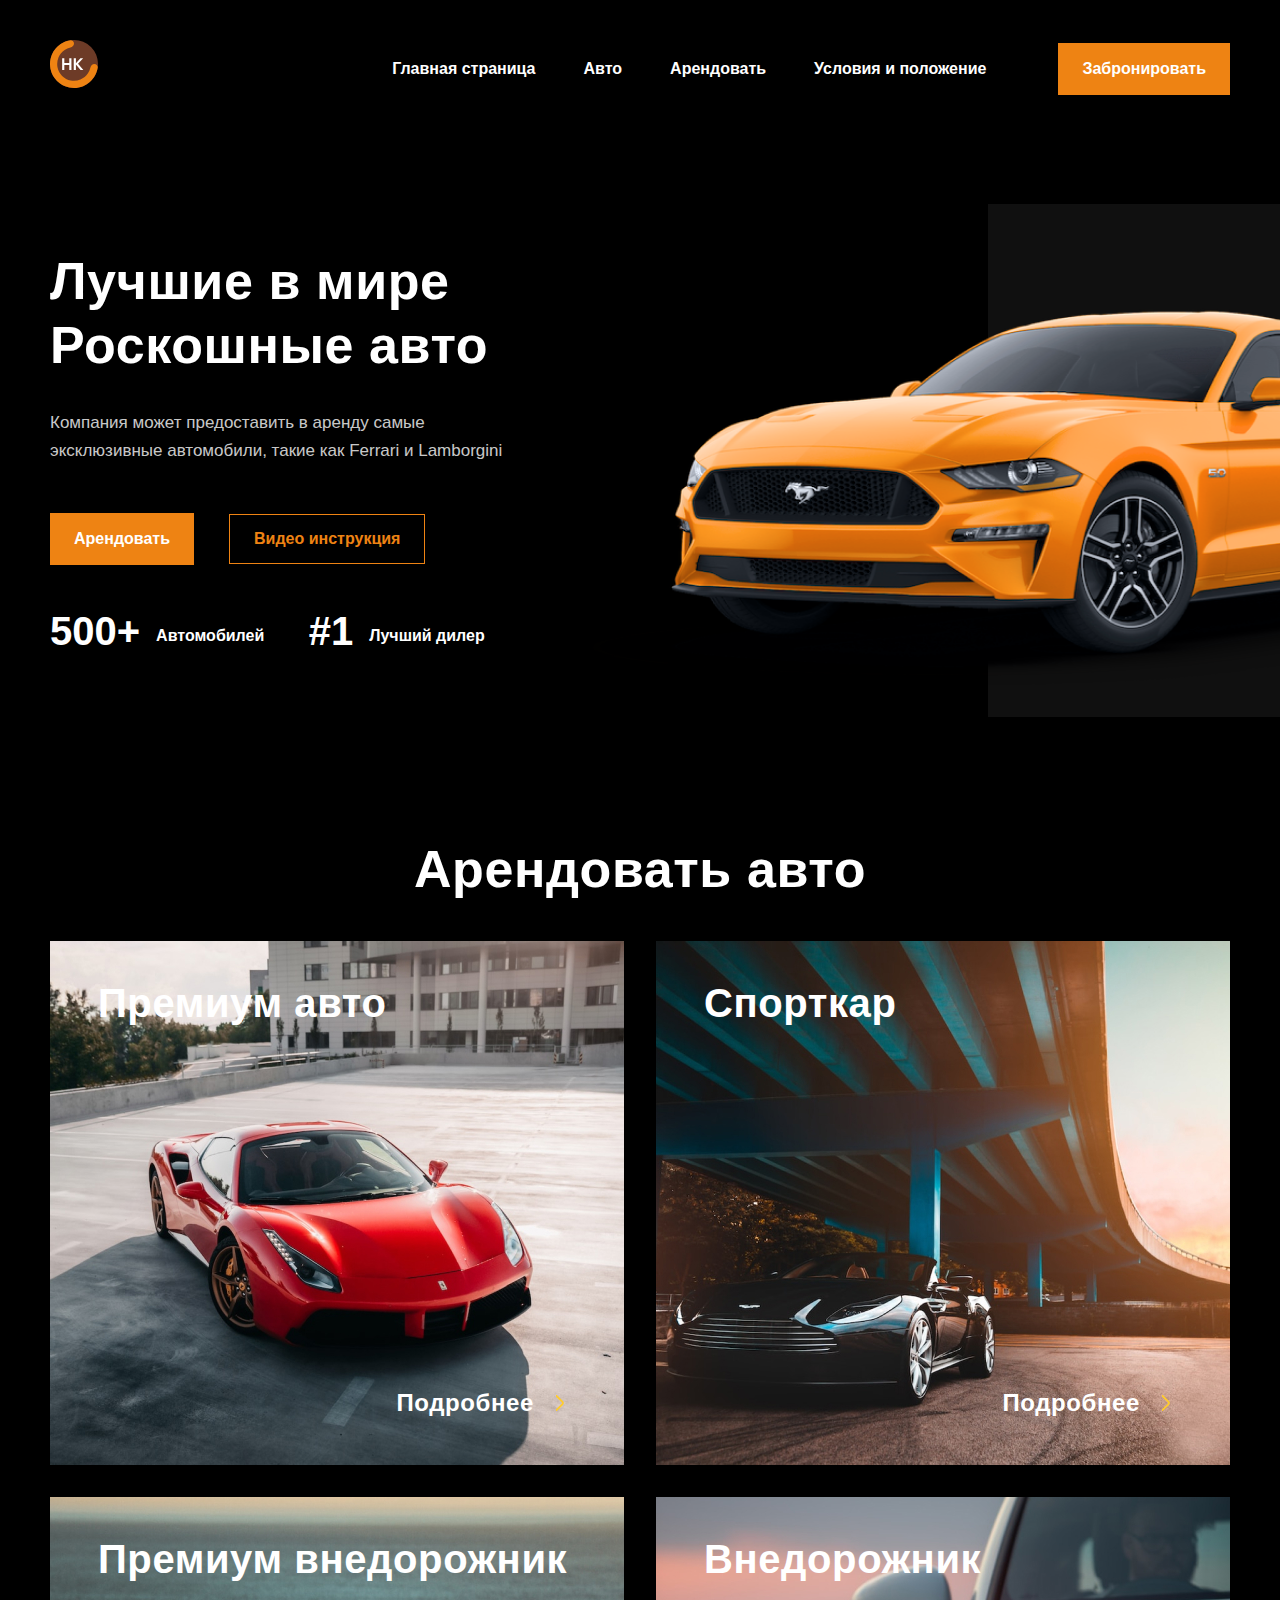
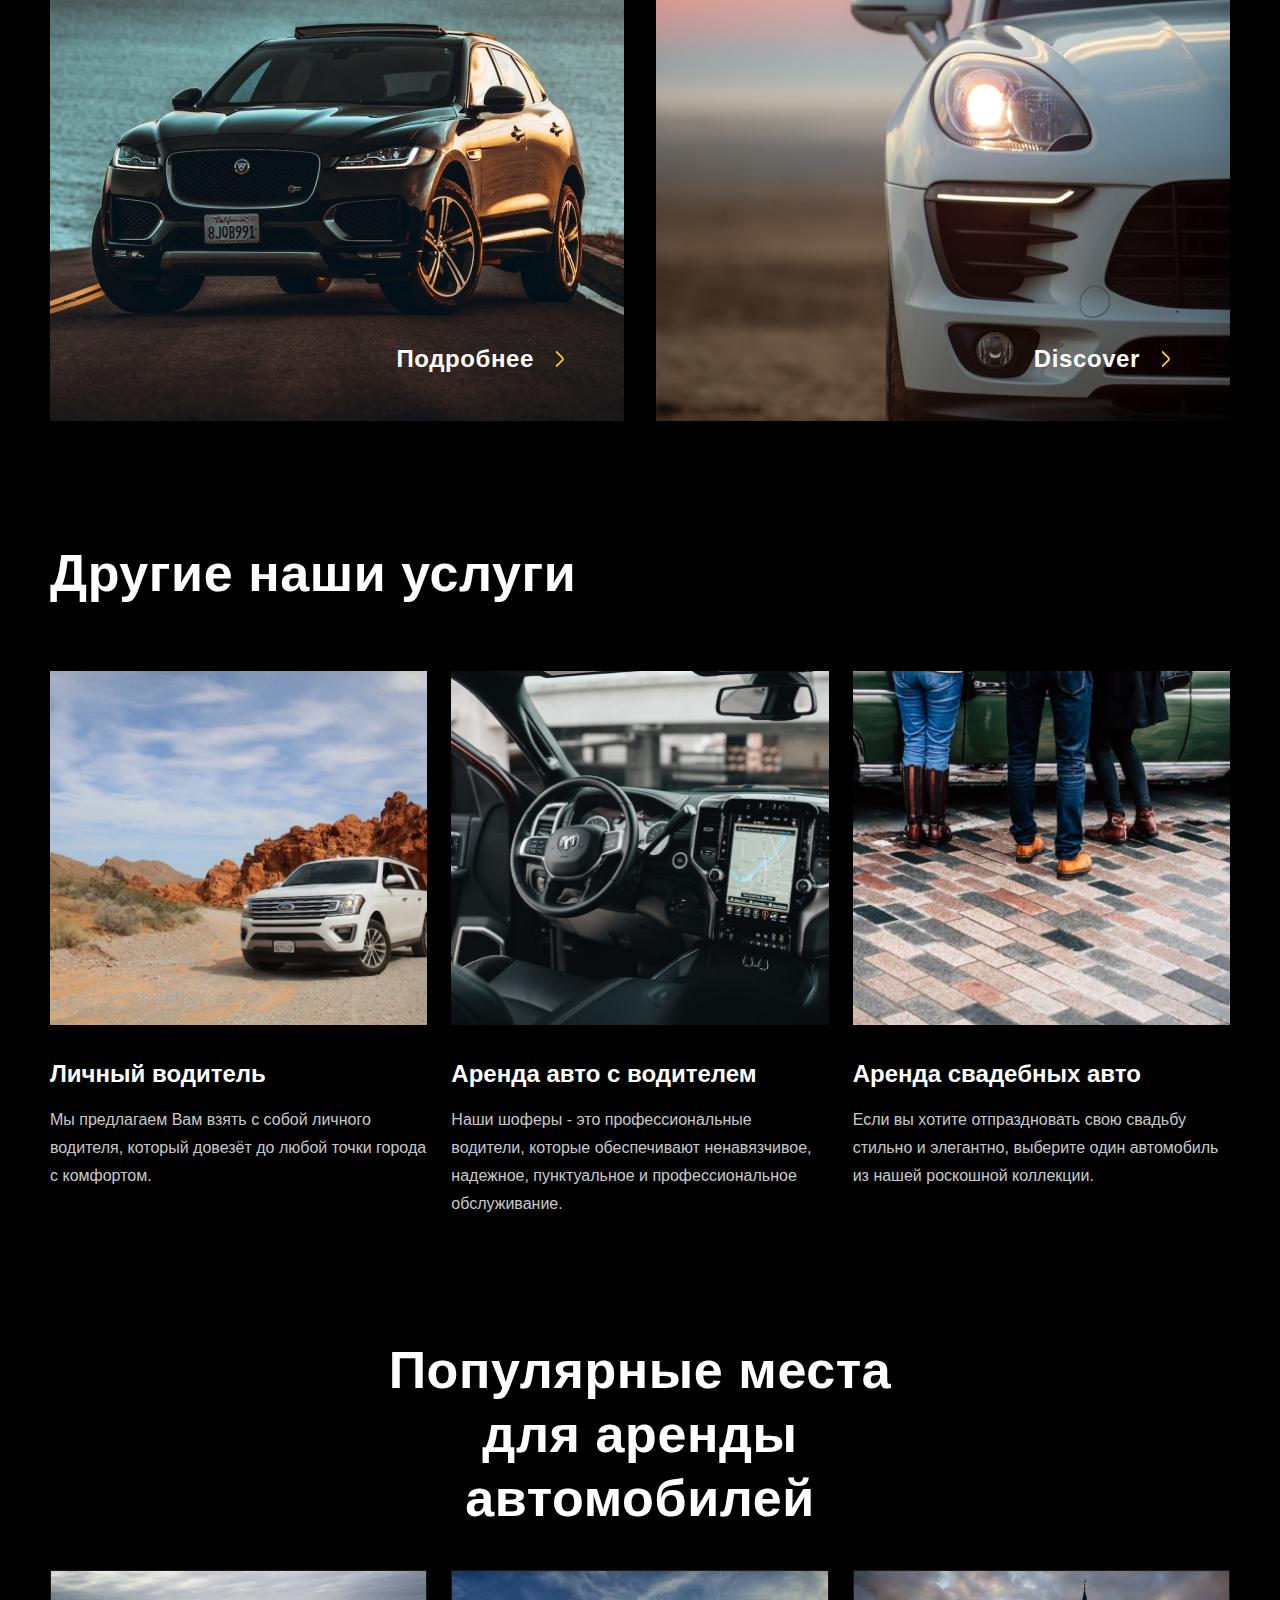
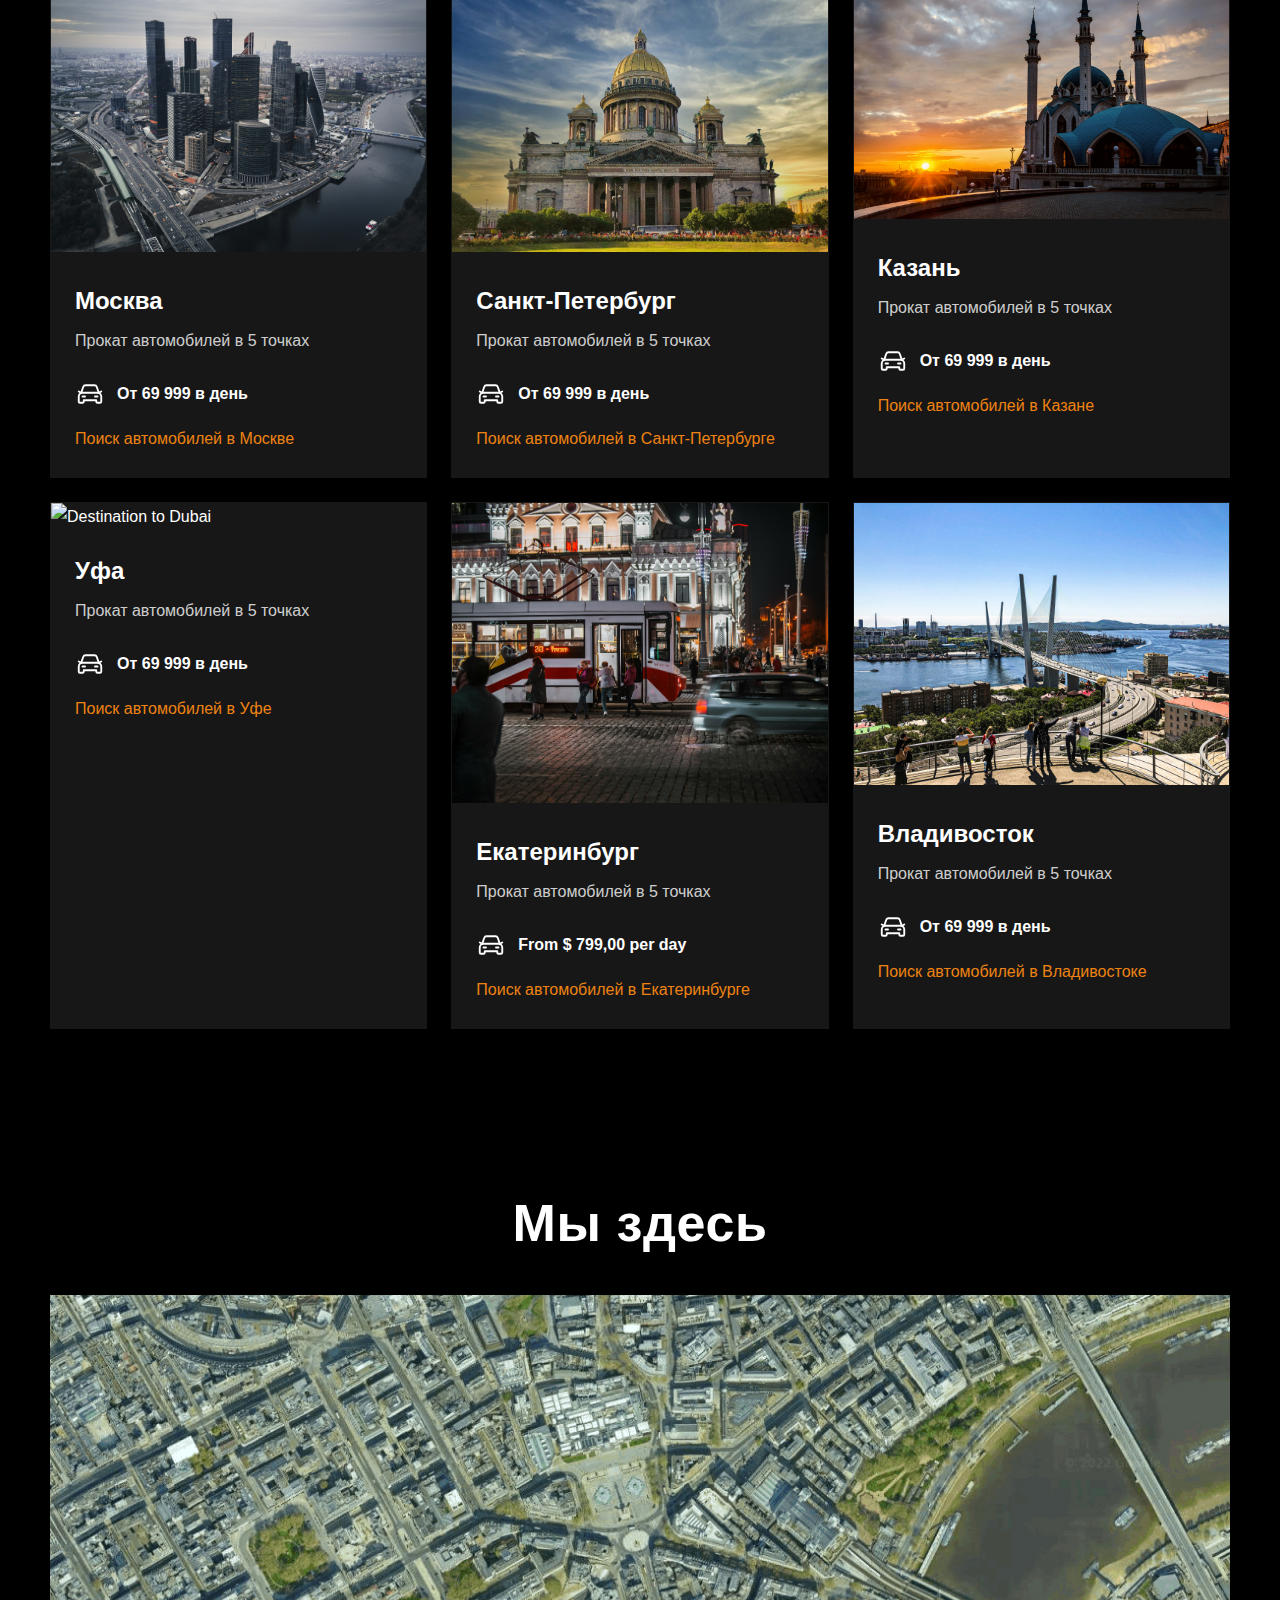
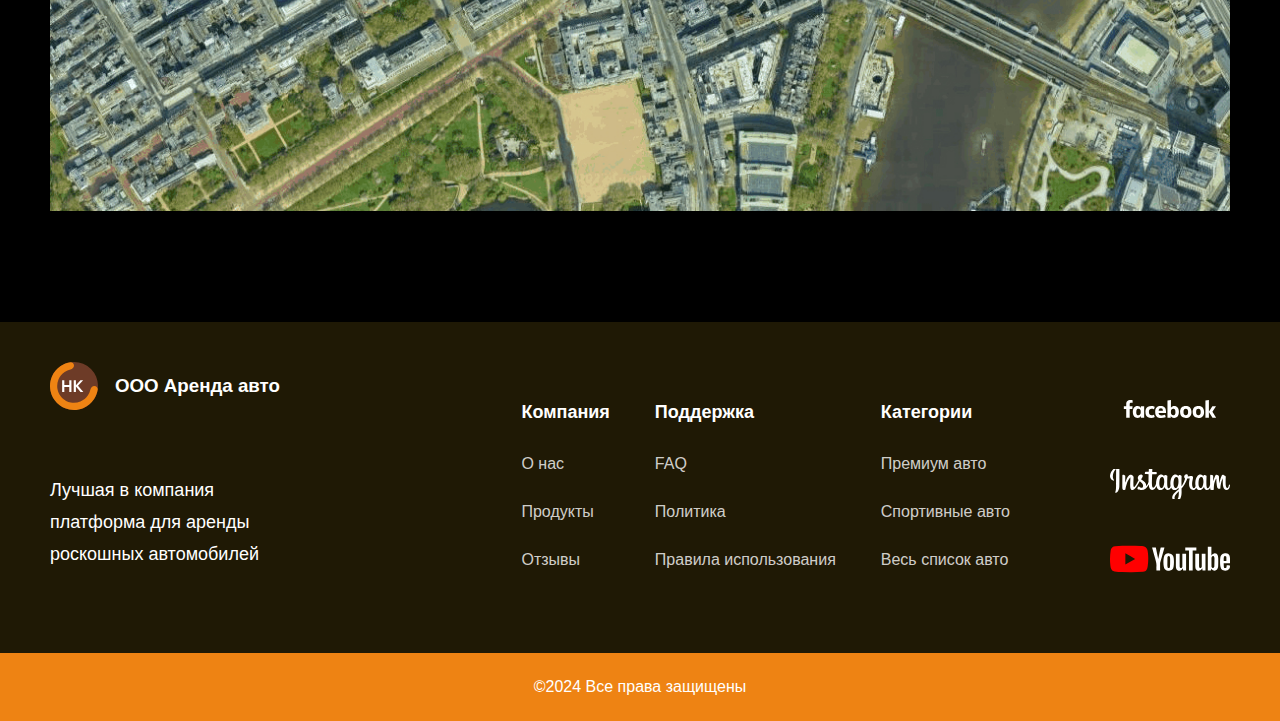
==== index.html @ e2307872 "master" ====
<!DOCTYPE html>
<html lang="en">
<head>
    <meta charset="UTF-8">
    <meta http-equiv="X-UA-Compatible" content="IE=edge">
    <meta name="viewport" content="width=device-width, initial-scale=1.0">
    <title>Аренда автомобилей</title>
    <link rel="stylesheet" href="style.css">
</head>
<body>
    <header id="header-section">
        <div class="container">
            <div class="header">
                <div class="header-logo">
                    <img class="header-logo__img" src="img/logo.svg" alt="HKinvision logo">
                </div>
                <nav class="nav-main">
                    <ul class="nav-main__list">
                        <li class="nav-main__item">
                            <a class="nav-main__link" href="#">Главная страница</a>
                        </li>
                        <li class="nav-main__item">
                            <a class="nav-main__link" href="#">Авто</a>
                        </li>
                        <li class="nav-main__item">
                            <a class="nav-main__link" href="#">Арендовать</a>
                        </li>
                        <li class="nav-main__item">
                            <a class="nav-main__link" href="#">Условия и положение</a>
                        </li>
                    </ul>
                </nav>
                <a class="btn-primary header__btn" href="#">Забронировать</a>
            </div>
        </div>
    </header>
    <main>
        <section id="banner-section">
            <div class="container">
                <div class="banner">
                    <h2 class="banner__header">Лучшие в мире Роскошные авто</h2>
                    <p class="banner__text">Компания может предоставить в аренду самые эксклюзивные автомобили, такие как Ferrari и Lamborgini</p>
                    <div class="banner-links-wrap">
                        <a class="btn-primary banner__link">Арендовать</a>
                        <button class="btn-secondary banner__btn">Видео инструкция</button>
                    </div>
                    <div class="banner-features">
                        <span class="banner-features__text"><strong class="banner-features__text_strong">500+</strong>Автомобилей</span>
                        <span class="banner-features__text"><strong class="banner-features__text_strong">#1</strong>Лучший дилер</span>
                    </div>
                </div>
            </div>
            <div class="banner-img"></div>
        </section>
        <section id="rent-section">
            <div class="container">
                <h2 class="title-section">Арендовать авто</h2>
                <div class="rent-wrap">
                    <div class="rent">
                        <span class="rent__name">Премиум авто</span>
                        <a class="rent__link" href="#">Подробнее</a>
                    </div>
                    <div class="rent">
                        <span class="rent__name">Спорткар</span>
                        <a class="rent__link" href="#">Подробнее</a>
                    </div>
                    <div class="rent">
                        <span class="rent__name">Премиум внедорожник</span>
                        <a class="rent__link" href="#">Подробнее</a>
                    </div>
                    <div class="rent">
                        <span class="rent__name">Внедорожник</span>
                        <a class="rent__link" href="#">Discover</a>
                    </div>
                </div>
            </div>
        </section>
        <section id="services-section">
            <div class="container">
                <h2 class="title-section services-section__title">Другие наши услуги</h2>
                <div class="services-wrap">
                    <div class="services">
                        <img class="services__img" src="img/services_1.jpg" alt="Private Charter service">
                        <h3 class="services__title">Личный водитель</h3>
                        <p class="services__text">Мы предлагаем Вам взять с собой личного водителя, который довезёт до любой точки города с комфортом.</p>
                    </div>
                    <div class="services">
                        <img class="services__img" src="img/services_2.jpg" alt="Chauffer Driven Car Rentals service">
                        <h3 class="services__title">Аренда авто с водителем</h3>
                        <p class="services__text">Наши шоферы - это профессиональные водители, которые обеспечивают ненавязчивое, надежное, пунктуальное и профессиональное обслуживание.</p>
                    </div>
                    <div class="services">
                        <img class="services__img" src="img/services_3.jpg" alt="Wedding Car Rentals service">
                        <h3 class="services__title">Аренда свадебных авто</h3>
                        <p class="services__text">Если вы хотите отпраздновать свою свадьбу стильно и элегантно, выберите один автомобиль из нашей роскошной коллекции.</p>
                    </div>
                </div>
            </div>
        </section>
        <section id="destination-section">
            <div class="container">
                <h2 class="title-section destination-section__title">Популярные места для аренды автомобилей</h2>
                <div class="destination-wrap">
                    <div class="destination">
                        <img class="destination__img" src="img/moscow.jpg" alt="Destination to London">
                        <div class="destination-info">
                            <h3 class="destination__title">Москва</h3>
                            <p class="destination__text">Прокат автомобилей в 5 точках</p>
                            <b class="destination__price">От 69 999 в день</b>
                            <a class="destination__link" href="#">Поиск автомобилей в Москве</a>
                        </div>
                    </div>
                    <div class="destination">
                        <img class="destination__img" src="img/spb.jpg" alt="Destination to Madrid">
                        <div class="destination-info">
                            <h3 class="destination__title">Санкт-Петербург</h3>
                            <p class="destination__text">Прокат автомобилей в 5 точках</p>
                            <b class="destination__price">От 69 999 в день</b>
                            <a class="destination__link" href="#">Поиск автомобилей в Санкт-Петербурге</a>
                        </div>
                    </div>
                    <div class="destination">
                        <img class="destination__img" src="img/kazan.jpg" alt="Destination to Paris">
                        <div class="destination-info">
                            <h3 class="destination__title">Казань</h3>
                            <p class="destination__text">Прокат автомобилей в 5 точках</p>
                            <b class="destination__price">От 69 999 в день</b>
                            <a class="destination__link" href="#">Поиск автомобилей в Казане</a>
                        </div>
                    </div>
                    <div class="destination">
                        <img class="destination__img" src="img/ufa.jpg" alt="Destination to Dubai">
                        <div class="destination-info">
                            <h3 class="destination__title">Уфа</h3>
                            <p class="destination__text">Прокат автомобилей в 5 точках</p>
                            <b class="destination__price">От 69 999 в день</b>
                            <a class="destination__link" href="#">Поиск автомобилей в Уфе</a>
                        </div>
                    </div>
                    <div class="destination">
                        <img class="destination__img" src="img/ekb2.jpg" alt="Destination to Roma">
                        <div class="destination-info">
                            <h3 class="destination__title">Екатеринбург</h3>
                            <p class="destination__text">Прокат автомобилей в 5 точках</p>
                            <b class="destination__price">From $ 799,00 per day</b>
                            <a class="destination__link" href="#">Поиск автомобилей в Екатеринбурге</a>
                        </div>
                    </div>
                    <div class="destination">
                        <img class="destination__img" src="img/vladivostok.jpg" alt="Destination to Jakarta">
                        <div class="destination-info">
                            <h3 class="destination__title">Владивосток</h3>
                            <p class="destination__text">Прокат автомобилей в 5 точках</p>
                            <b class="destination__price">От 69 999 в день</b>
                            <a class="destination__link" href="#">Поиск автомобилей в Владивостоке</a>
                        </div>
                    </div>
                </div>
            </div>
        </section>
        <section id="location-section">
            <div class="container">
                <h2 class="title-section">Мы здесь</h2>
                <img class="location-img" src="img/location_map.jpg" alt="HKinvision address">
            </div>
        </section>
        <footer id="footer-section">
            <div class="container">
                <div class="footer">
                    <div class="footer-about">
                        <div class="footer-logo-wrap">
                            <img class="footer-about__img" src="img/logo.svg" alt="HKinvision logo">
                            <h3 class="footer-about__header">ООО Аренда авто</h3>
                        </div>
                        <p class="footer-about__text">Лучшая в компания платформа для аренды роскошных автомобилей</p>
                    </div>
                    <div class="footer-nav-wrap">
                        <div class="footer-nav">
                            <h3 class="footer-nav__header">Компания</h3>
                            <ul class="footer-nav__list">
                                <li class="footer-nav__item">
                                    <a class="footer-nav__link" href="#">О нас</a>
                                </li>
                                <li class="footer-nav__item">
                                    <a class="footer-nav__link" href="#">Продукты</a>
                                </li>
                                <li class="footer-nav__item">
                                    <a class="footer-nav__link" href="#">Отзывы</a>
                                </li>
                            </ul>
                        </div>
                        <div class="footer-nav">
                            <h3 class="footer-nav__header">Поддержка</h3>
                            <ul class="footer-nav__list">
                                <li class="footer-nav__item">
                                    <a class="footer-nav__link" href="#">FAQ</a>
                                </li>
                                <li class="footer-nav__item">
                                    <a class="footer-nav__link" href="#">Политика</a>
                                </li>
                                <li class="footer-nav__item">
                                    <a class="footer-nav__link" href="#">Правила использования</a>
                                </li>
                            </ul>
                        </div>
                        <div class="footer-nav">
                            <h3 class="footer-nav__header">Категории</h3>
                            <ul class="footer-nav__list">
                                <li class="footer-nav__item">
                                    <a class="footer-nav__link" href="#">Премиум авто</a>
                                </li>
                                <li class="footer-nav__item">
                                    <a class="footer-nav__link" href="#">Спортивные авто</a>
                                </li>
                                <li class="footer-nav__item">
                                    <a class="footer-nav__link" href="#">Весь список авто</a>
                                </li>
                            </ul>
                        </div>
                    </div>
                    <div class="footer-social">
                        <a class="footer-social__link" href="#"></a>
                        <a class="footer-social__link" href="#"></a>
                        <a class="footer-social__link" href="#"></a>
                    </div>
                </div>
            </div>
            <div class="footer-copyright">
                <div class="container">
                    <p class="footer-copyright__text">©2024 Все права защищены</p>
                </div>
            </div>
        </footer>
    </main>
</body>
</html>
---- style.css ----
/* @import url('https://fonts.googleapis.com/css2?family=Be+Vietnam+Pro:wght@400;600;700&display=swap'); */
@font-face {
    font-family: "Be Vietnam Pro Bold";
    src: url(./fonts/BeVietnam-Bold.ttf);
}
@font-face {
    font-family: "Be Vietnam Pro ExtraBold";
    src: url(./fonts/BeVietnam-ExtraBold.ttf);
}
@font-face {
    font-family: "Be Vietnam Pro Light";
    src: url(./fonts/BeVietnam-Light.ttf);
}
@font-face {
    font-family: "Be Vietnam Pro Medium";
    src: url(./fonts/BeVietnam-Medium.ttf);
}
@font-face {
    font-family: "BeVietnamPro Regular";
    src: url(./fonts/BeVietnam-Regular.ttf);
}
@font-face {
    font-family: "Be Vietnam Pro SemiBold";
    src: url(./fonts/BeVietnam-SemiBold.ttf);
}
@font-face {
    font-family: "Be Vietnam Pro Thin";
    src: url(./fonts/BeVietnam-Thin.ttf);
}

* {
    margin: 0;
    padding: 0;
    box-sizing: border-box;
}
body {
    color: #FFF;
    font: 16px/28px 'Be Vietnam Pro Regular', Arial, Helvetica, sans-serif;
    background-color: #000;
}
a {
    color: inherit;
    text-decoration: none;
    transition: .4s;
    font-family: "Helvetica";
    
}
ul li {
    list-style: none;
}
img {
    max-width: 100%;
    max-height: 100%;
}
button {
    display: block;
    border: none;
    background-color: transparent;
    font: inherit;
    cursor: pointer;
    transition: .4s;
}
.container {
    max-width: 1200px;
    margin: 0 auto;
    padding: 0 10px;
}
.title-section {
    margin-bottom: 40px;
    font-size: 52px;
    line-height: 64px;
    letter-spacing: 0.6px;
    text-align: center;
}
.btn-primary {
    padding: 12px 24px;
    font-weight: 600;
    background-color: #EE8313;
}
.btn-primary:hover {
    background-color: #EF5E10;
}
.btn-secondary {
    padding: 12px 24px;
    border: 1px solid #EE8313;
    color: #EE8313;
    font-weight: 600;
    line-height: 24px;
}

/* Header */
#header-section {
    padding: 40px 0 107px;
}
.header {
    display: flex;
    justify-content: space-between;
    align-items: center;
    font-weight: 600;
}
.header-logo__img,
.footer-about__img {
    width: 48px;
    height: 48px;
}
.nav-main {
    margin-left: auto;
}
.nav-main__list {
    display: flex;
    gap: 48px;
    margin-right: 72px;
    font-family: "Be Vietnam Pro Regular";
}
.nav-main__link:hover {
    font-family: "Helvetica";
    color: #EE8313;
}

/* Banner */
#banner-section {
    position: relative;
    overflow: hidden;
    padding-bottom: 60px;
}
.banner {
    max-width: 475px;
    padding-top: 45px;
}
.banner__header {
    font-size: 52px;
    line-height: 64px;
    letter-spacing: 0.6px;
}
.banner__text {
    margin: 32px 0 48px;
    color: rgb(255 255 255 / 80%);
    font-size: 17px;
}
.banner-links-wrap {
    display: flex;
    align-items: center;
    gap: 35px;
    margin-bottom: 40px;
}
.banner-features__text {
    font-weight: 600;
    line-height: 24px;
}
.banner-features__text:first-child {
    margin-right: 40px;
}
.banner-features__text_strong {
    margin-right: 16px;
    font-size: 40px;
    font-weight: 700;
    line-height: 52px;
    vertical-align: sub;
}
.banner-img {
    position: absolute;
    width: 60%;
    height: 100%;
    top: 0;
    right: 0;
}
.banner-img::before {
    position: absolute;
    content: '';
    z-index: 2;
    top: 0;
    right: 0;
    width: 96%;
    height: 100%;
    background: url(img/baner-main.png) no-repeat;
}
.banner-img::after {
    position: absolute;
    content: '';
    z-index: 1;
    top: 0;
    right: 0;
    width: 38%;
    height: 100%;
    background-color: rgb(52 52 52 / 30%);
}

/* Rent */
#rent-section {
    padding: 120px 0;
}
.rent-wrap {
    display: grid;
    grid-template-columns: 1fr 1fr;
    gap: 32px;
}
.rent {
    position: relative;
    height: 524px;
    font-weight: 600;
    background: url(img/rent.jpg) 50%/cover no-repeat;
}
.rent:nth-child(2) {
    background-image: url(img/rent_2.jpg);
}
.rent:nth-child(3) {
    background-image: url(img/rent_3.jpg);
}
.rent:nth-child(4) {
    background-image: url(img/rent_4.jpg);
}
.rent__name {
    position: absolute;
    top: 48px;
    left: 48px;
    font-size: 40px;
    letter-spacing: 0.6px;
}
.rent__link {
    position: absolute;
    bottom: 48px;
    right: 60px;
    padding-right: 30px;
    font-size: 24px;
    letter-spacing: 0.6px;
}
.rent__link:hover {
    color: #FFCC2C;
}
.rent__link::after {
    position: absolute;
    content: '';
    top: 50%;
    right: 0;
    width: 8px;
    height: 16px;
    background: url(img/arrow.svg) 50%/cover no-repeat;
    transform: translateY(-50%);
}

/* Services */
#services-section {
    padding-bottom: 120px;
}
.services-section__title {
    margin-bottom: 66px;
    text-align: left;
}
.services-wrap {
    display: grid;
    grid-template-columns: repeat(3, 1fr);
    gap: 24px;
}
.services__img {
    margin-bottom: 24px;
}
.services__title {
    margin-bottom: 16px;
    font-size: 24px;
    line-height: 32px;
}
.services__text {
    color: rgb(255 255 255 / 80%);
}

/* Destination */
#destination-section {
    padding-bottom: 162px;
}
.destination-section__title {
    width: 590px;
    margin: 0 auto 40px;
}
.destination-wrap {
    display: grid;
    grid-template-columns: repeat(3, 1fr);
    gap: 24px;
}
.destination {
    border: 1px solid #171717;
    background-color: #171717;
}
.destination-info {
    padding: 24px;
}
.destination__title {
    font-size: 24px;
    line-height: 32px;
}
.destination__text {
    margin: 10px 0 25px;
    color: rgb(255 255 255 / 80%);
}
.destination__price {
    position: relative;
    display: block;
    margin-bottom: 17px;
    padding-left: 42px;
    font-weight: 600;
}
.destination__price::before {
    position: absolute;
    content: '';
    top: 50%;
    left: 0;
    width: 30px;
    height: 30px;
    background: url(img/car_icon.svg) no-repeat;
    transform: translateY(-50%);
}
.destination__link {
    color: #EE8313;
}
.destination__link:hover {
    color: #EF5E10;
}

/* Location */
#location-section {
    padding-bottom: 102px;
}

/* Footer */
#footer-section {
    padding-top: 40px;
    background-color: #1F1905;
}
.footer {
    display: flex;
    justify-content: space-between;
    padding-bottom: 55px;
}
.footer-logo-wrap {
    display: flex;
    align-items: center;
    gap: 17px;
    margin-bottom: 64px;
    font-weight: 600px;
}
.footer-about__text {
    max-width: 235px;
    font-size: 18px;
    line-height: 32px;
}
.footer-nav-wrap {
    display: flex;
    justify-content: space-between;
    gap: 45px;
    margin: 40px 100px 0 auto;
}
.footer-nav__header {
    margin-bottom: 32px;
    font-size: 18px;
    line-height: 20px;
}
.footer-nav__item {
    margin-bottom: 28px;
    line-height: 20px;
}
.footer-nav__link {
    color: rgb(255 255 255 / 80%);
}
.footer-nav__link:hover {
    color: #EE8313;
}
.footer-social__link {
    display: block;
    width: 120px;
    height: 30px;
    margin-bottom: 45px;
    background: url(img/social_1.svg) 50%/cover no-repeat;
}
.footer-social {
    margin-top: 32px;
}
.footer-social__link:nth-child(2) {
    background-image: url(img/social_2.svg);
}
.footer-social__link:nth-child(3) {
    background-image: url(img/social_3.svg);
    margin-bottom: 0;
}
.footer-copyright {
    padding: 20px 0;
    background-color: #EE8313;
}
.footer-copyright__text {
    text-align: center;
}

footer {
    font-family: 'Helvetica';
}
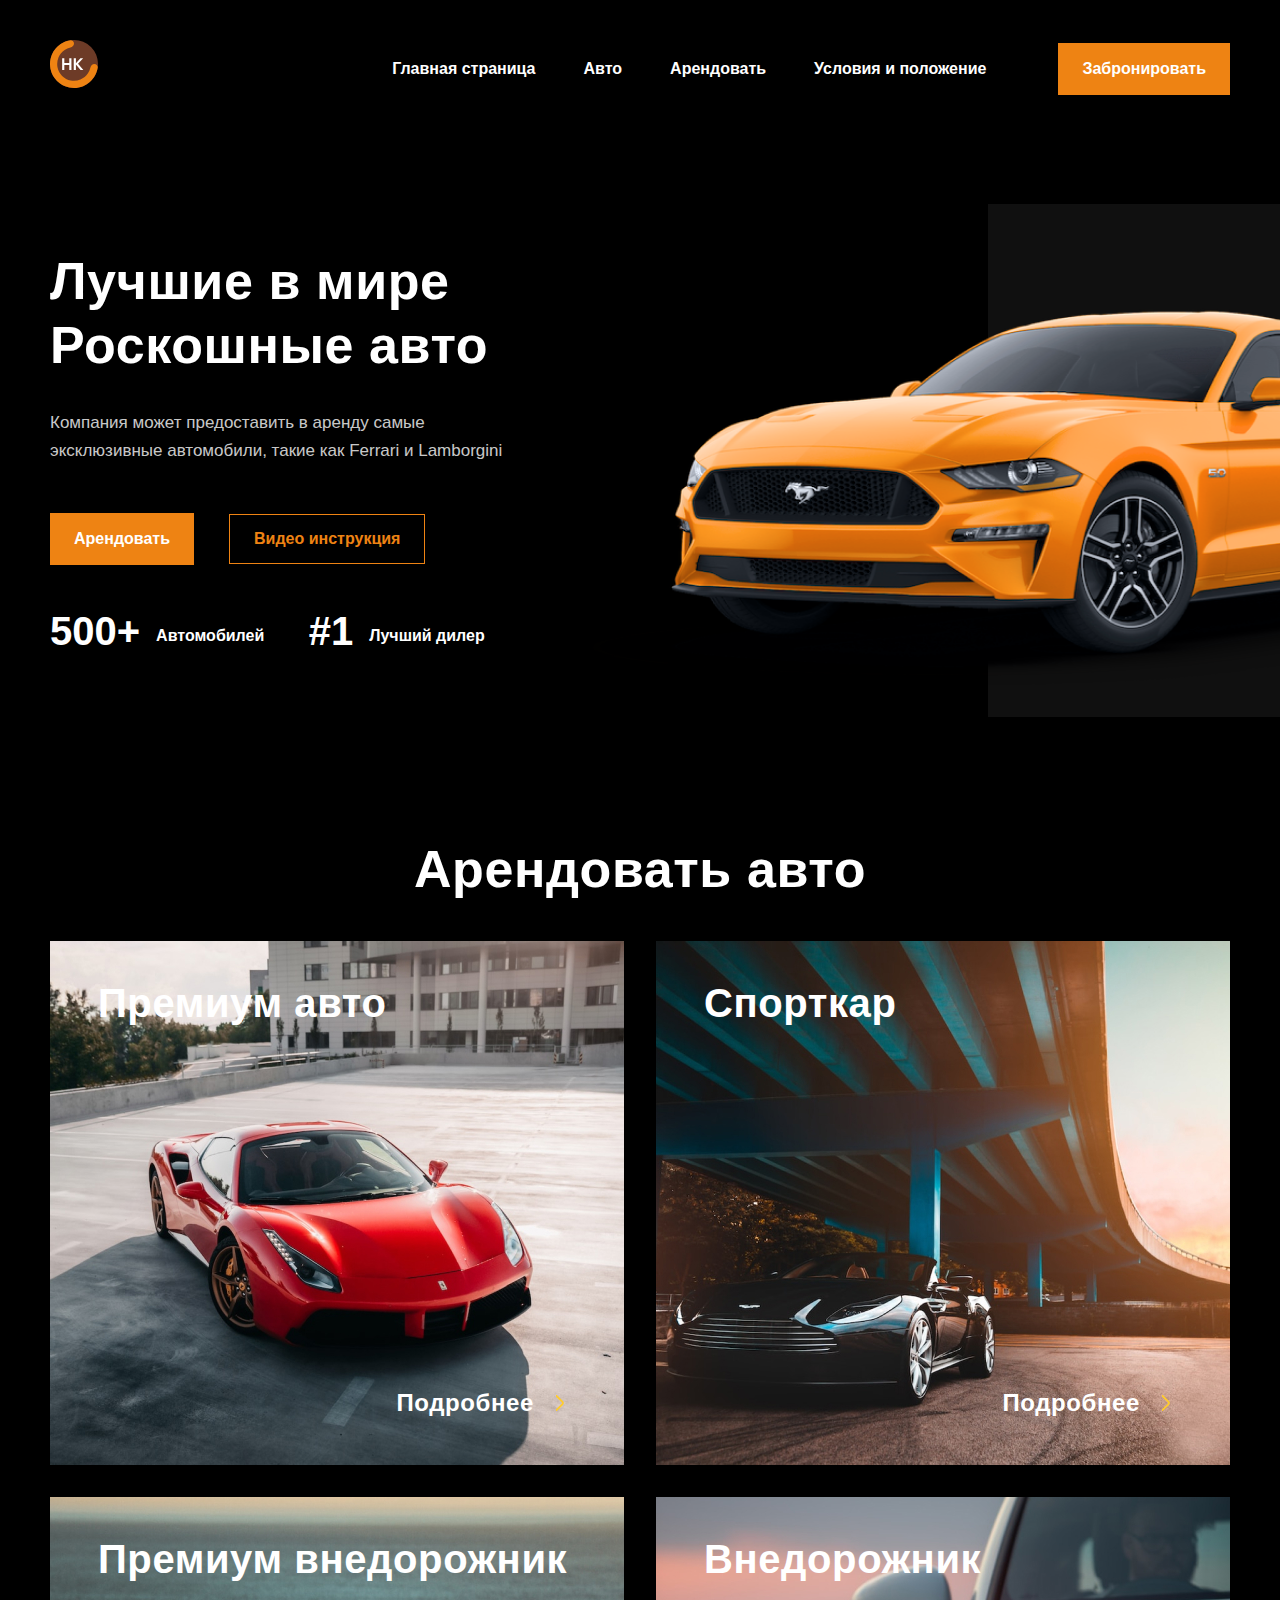
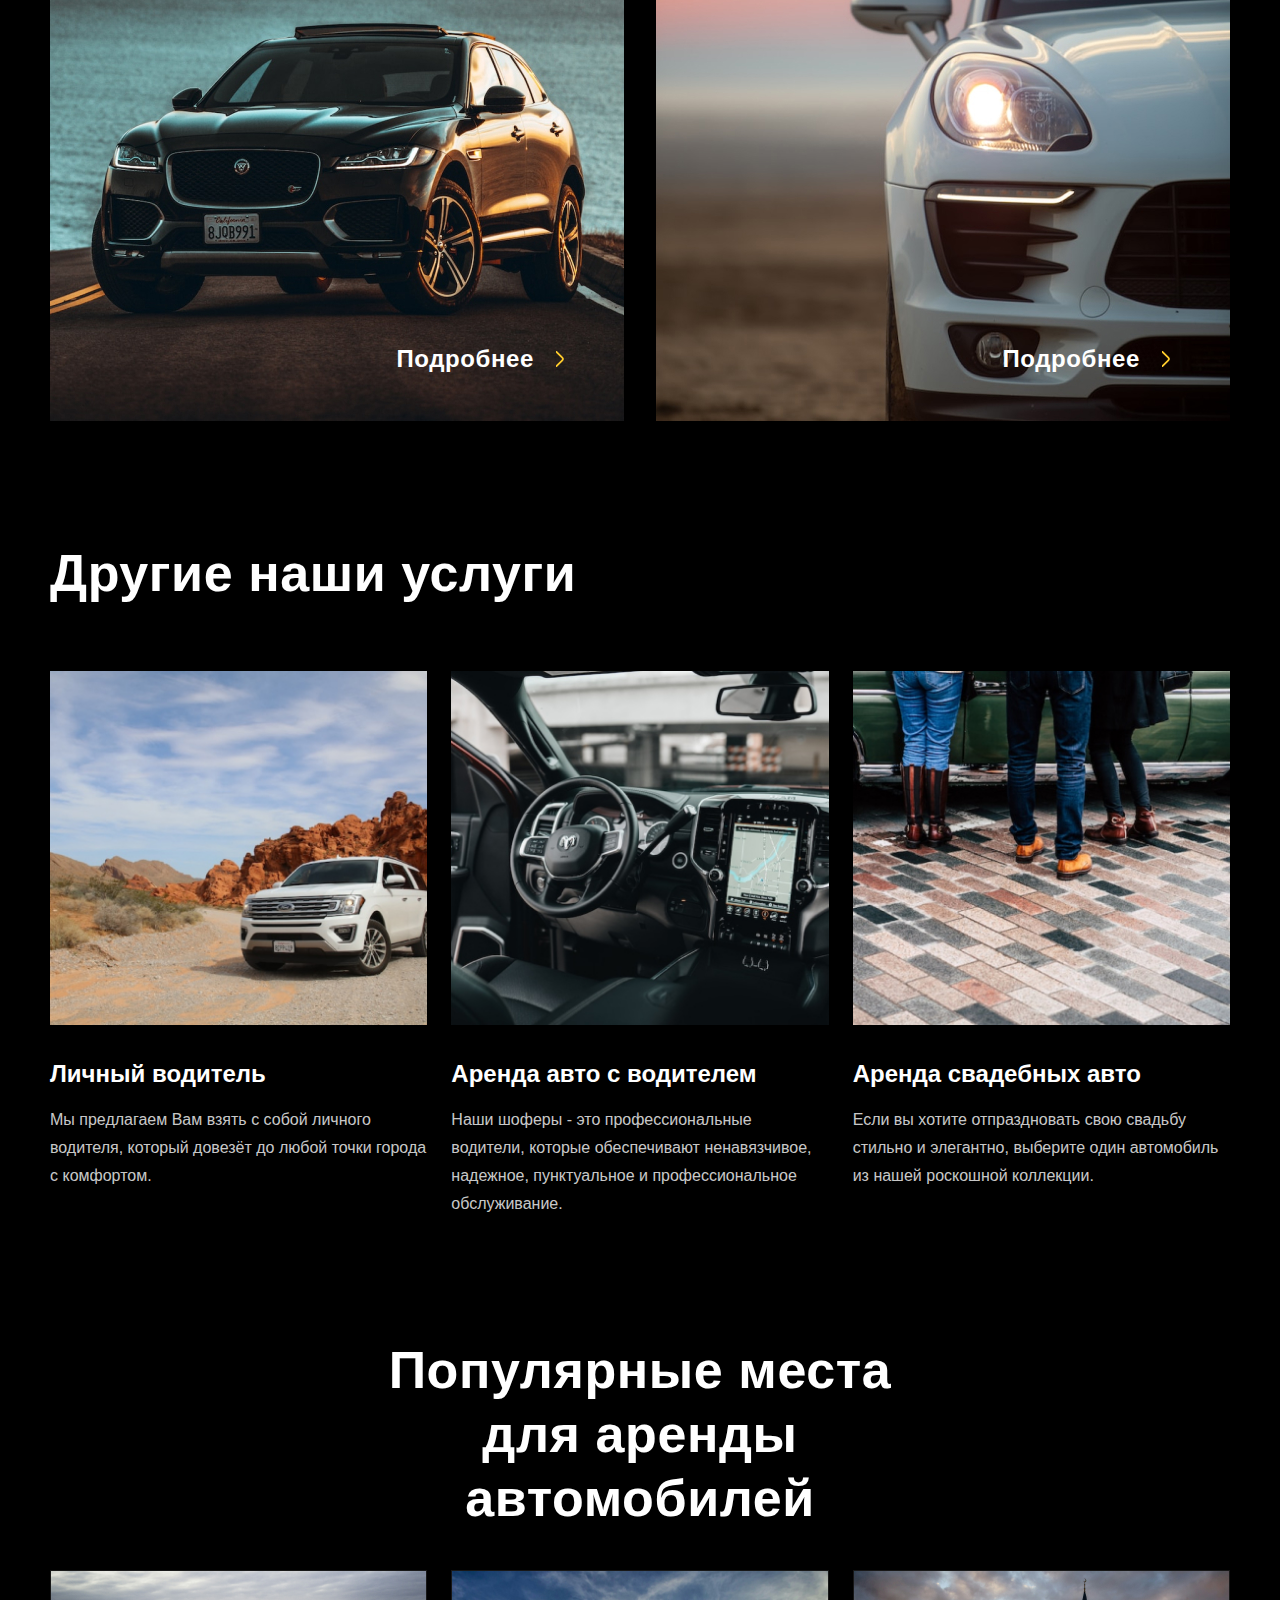
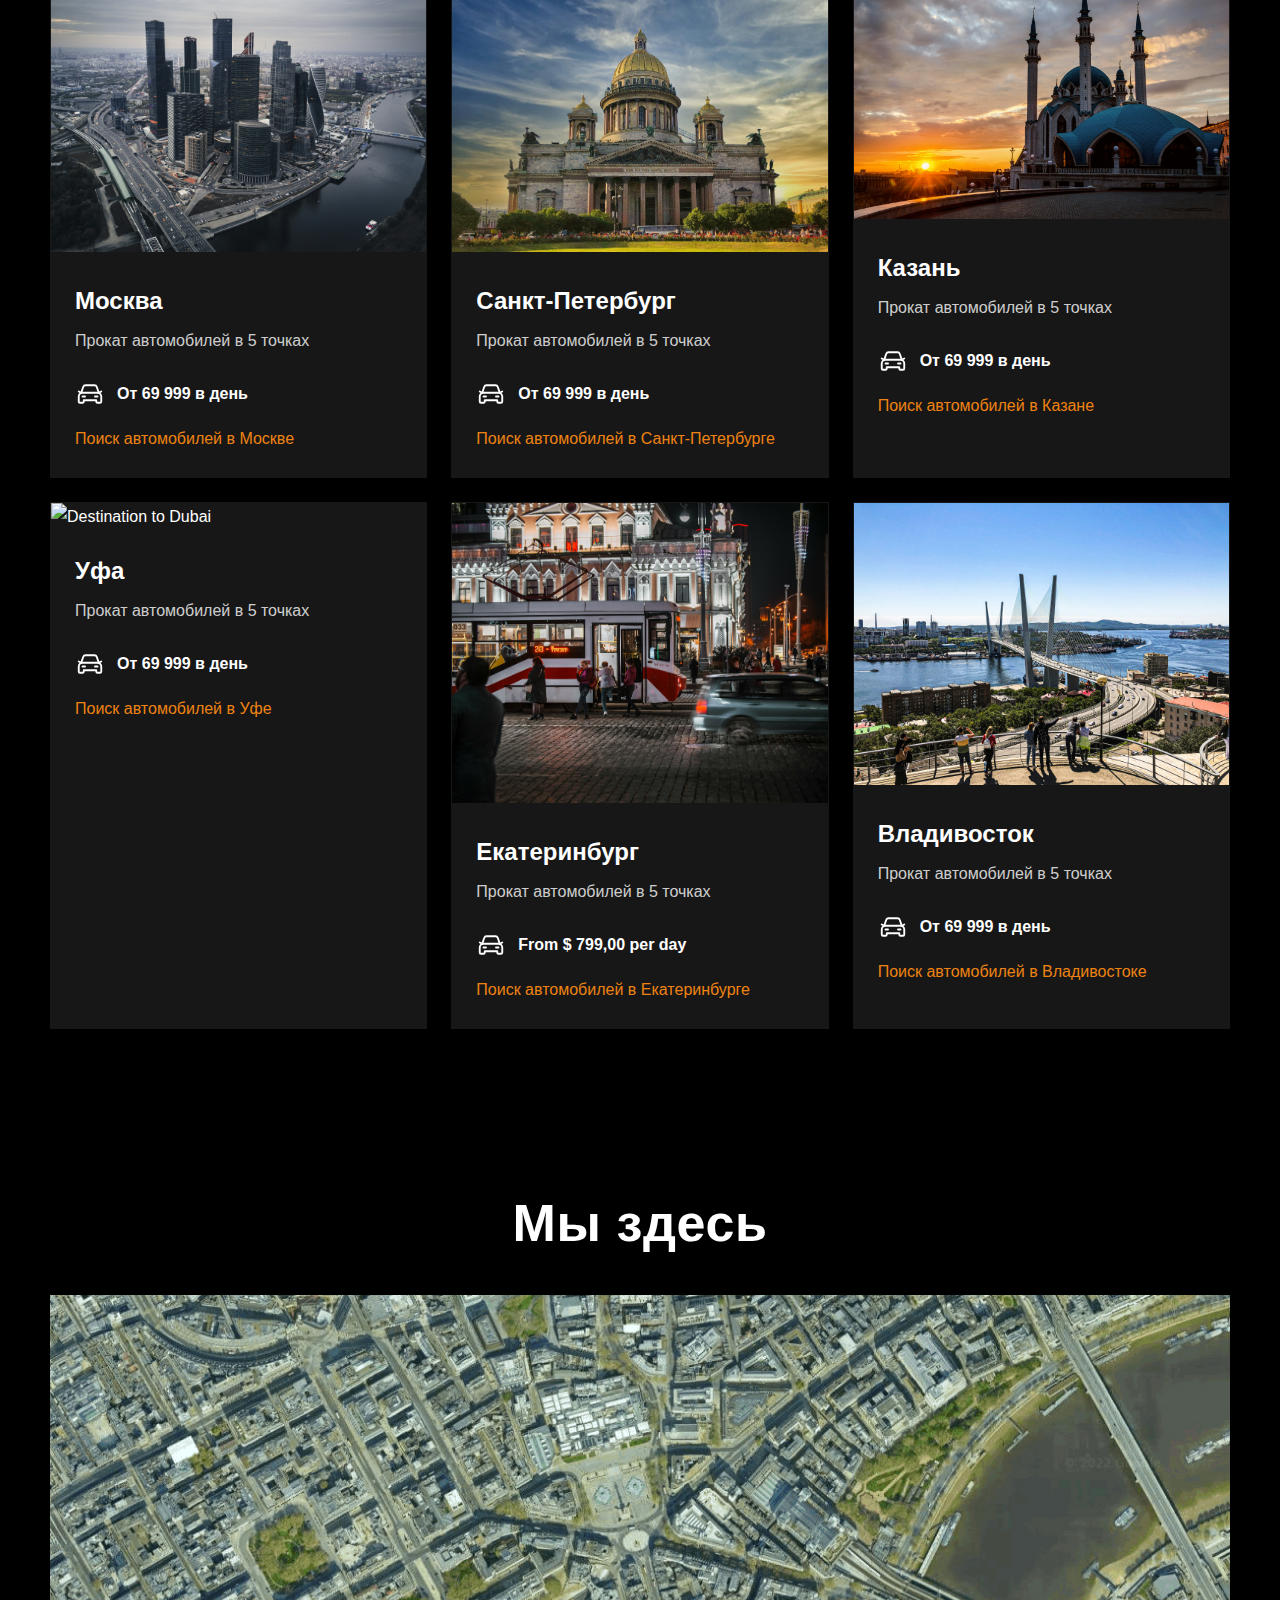
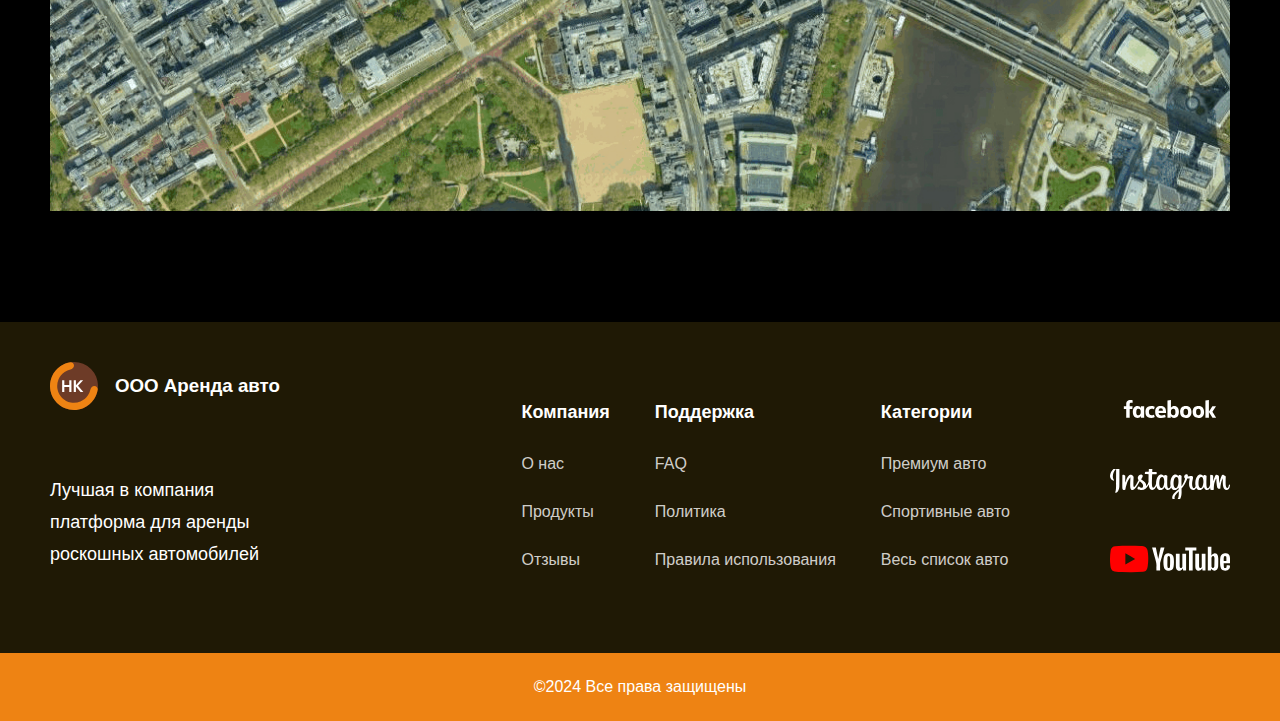
==== commit c6153029: "master 2" ====
--- a/index.html
+++ b/index.html
@@ -70,7 +70,7 @@
                     </div>
                     <div class="rent">
                         <span class="rent__name">Внедорожник</span>
-                        <a class="rent__link" href="#">Discover</a>
+                        <a class="rent__link" href="#">Подробнее</a>
                     </div>
                 </div>
             </div>
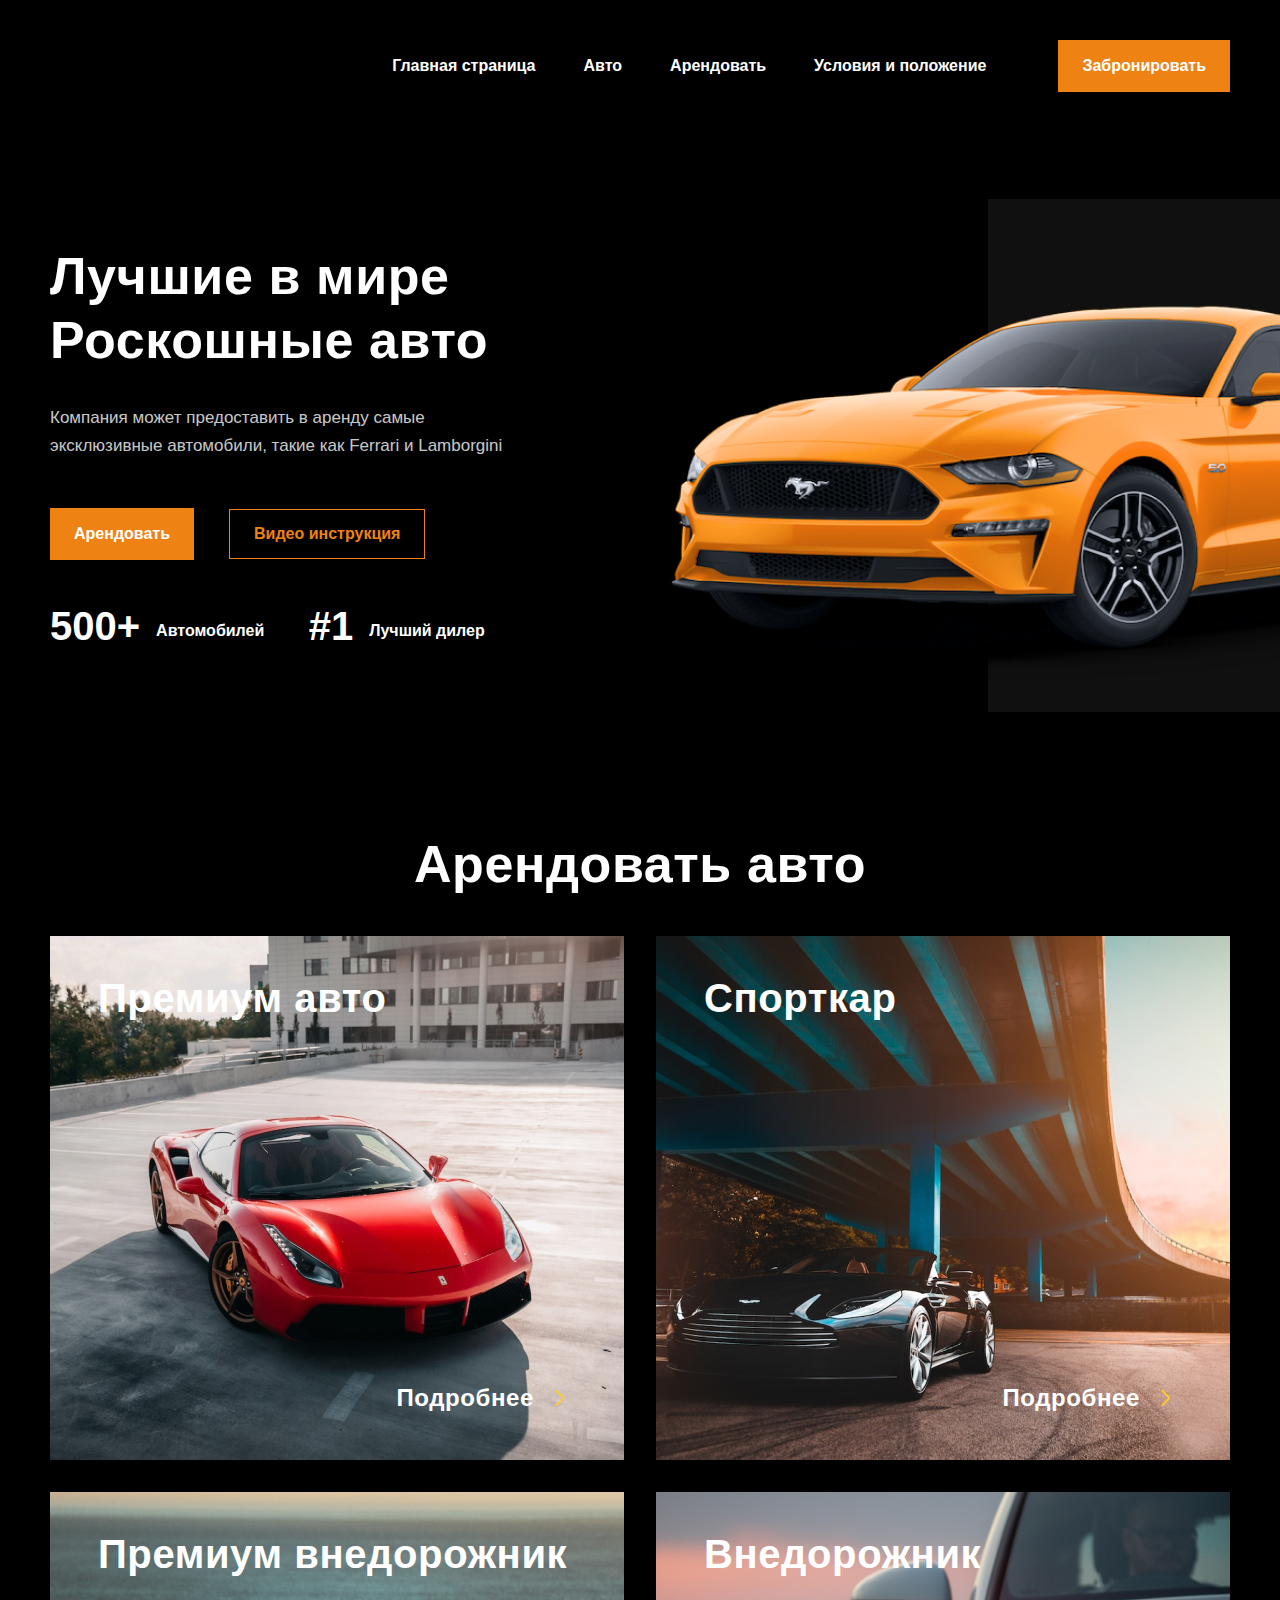
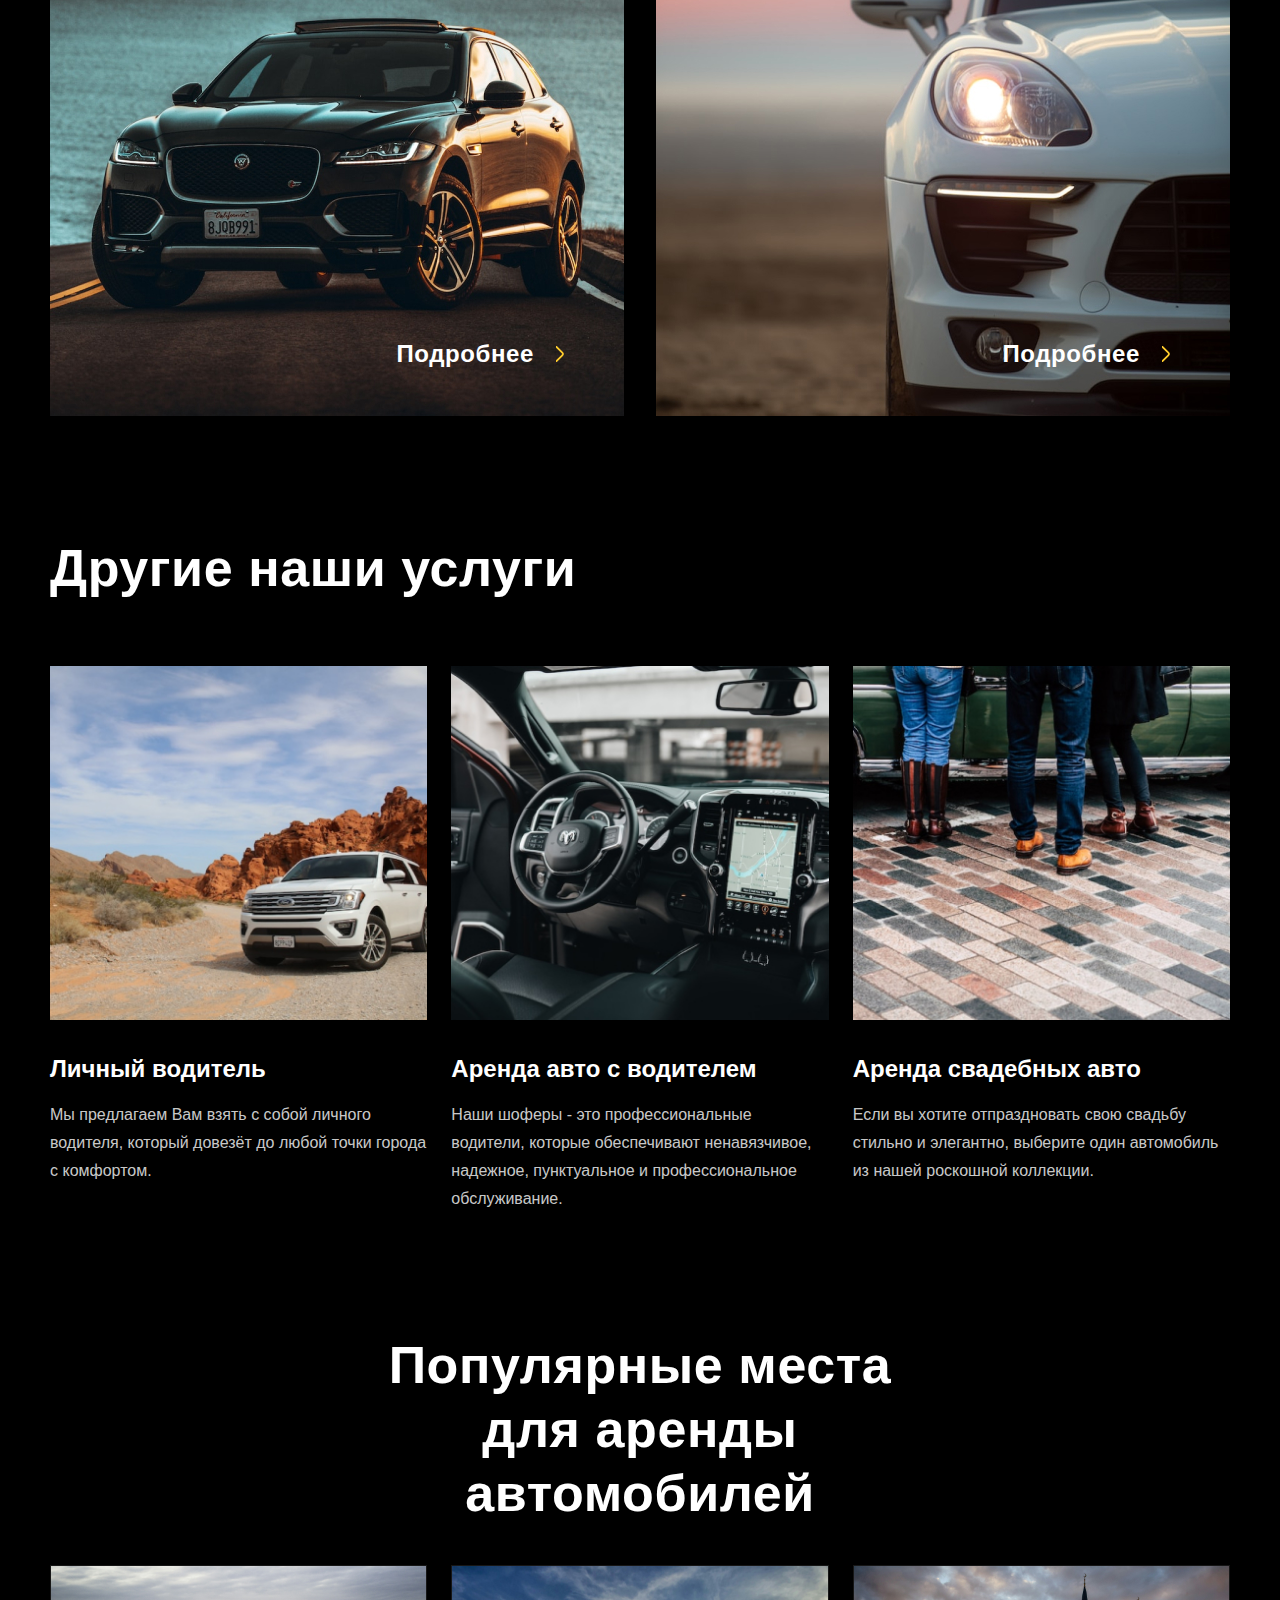
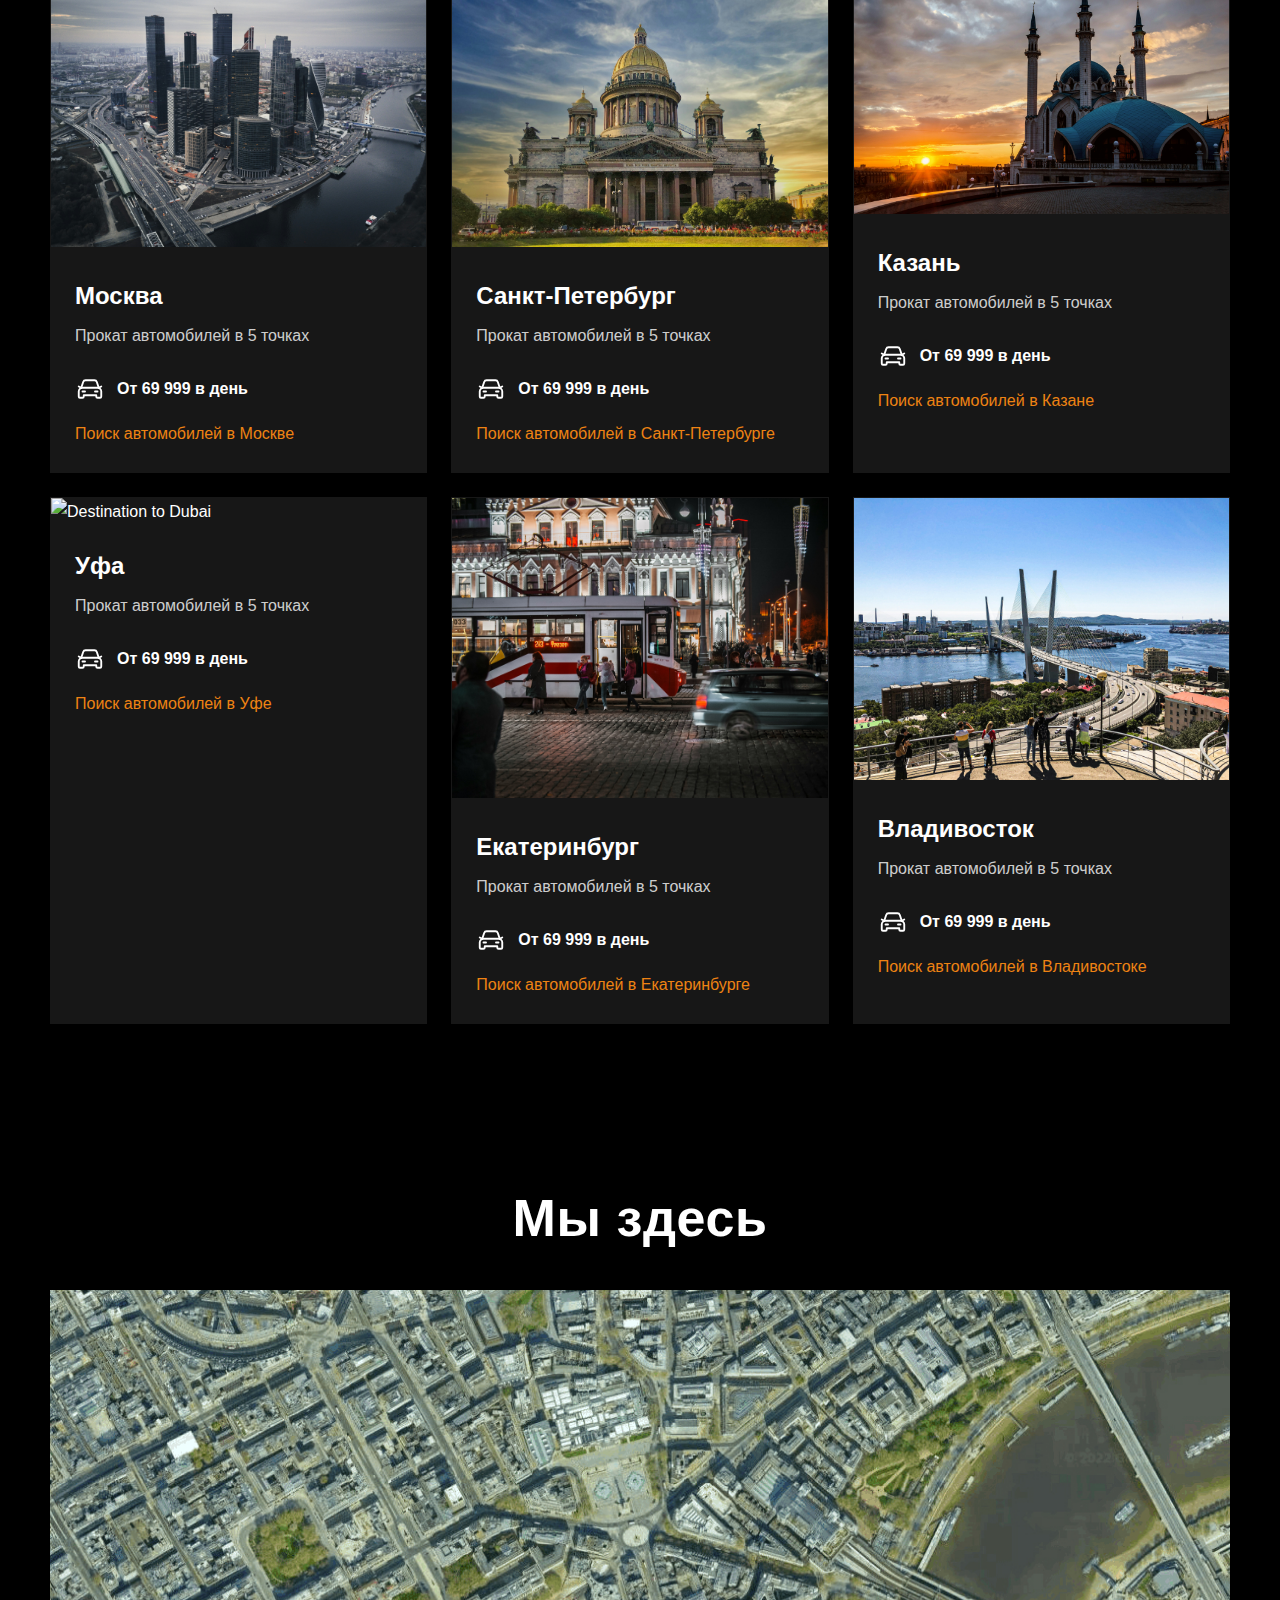
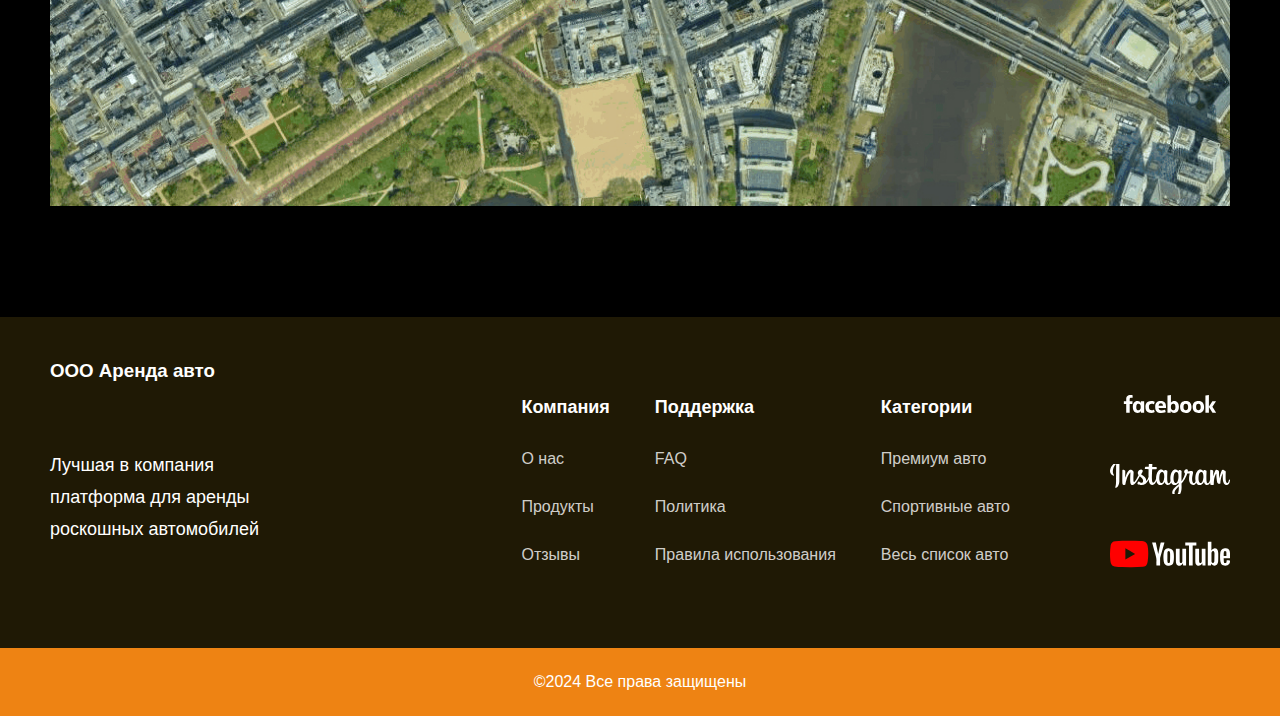
==== commit a58bf3fa: "master 2" ====
--- a/index.html
+++ b/index.html
@@ -12,7 +12,7 @@
         <div class="container">
             <div class="header">
                 <div class="header-logo">
-                    <img class="header-logo__img" src="img/logo.svg" alt="HKinvision logo">
+
                 </div>
                 <nav class="nav-main">
                     <ul class="nav-main__list">
@@ -142,7 +142,7 @@
                         <div class="destination-info">
                             <h3 class="destination__title">Екатеринбург</h3>
                             <p class="destination__text">Прокат автомобилей в 5 точках</p>
-                            <b class="destination__price">From $ 799,00 per day</b>
+                            <b class="destination__price">От 69 999 в день</b>
                             <a class="destination__link" href="#">Поиск автомобилей в Екатеринбурге</a>
                         </div>
                     </div>
@@ -169,7 +169,6 @@
                 <div class="footer">
                     <div class="footer-about">
                         <div class="footer-logo-wrap">
-                            <img class="footer-about__img" src="img/logo.svg" alt="HKinvision logo">
                             <h3 class="footer-about__header">ООО Аренда авто</h3>
                         </div>
                         <p class="footer-about__text">Лучшая в компания платформа для аренды роскошных автомобилей</p>
